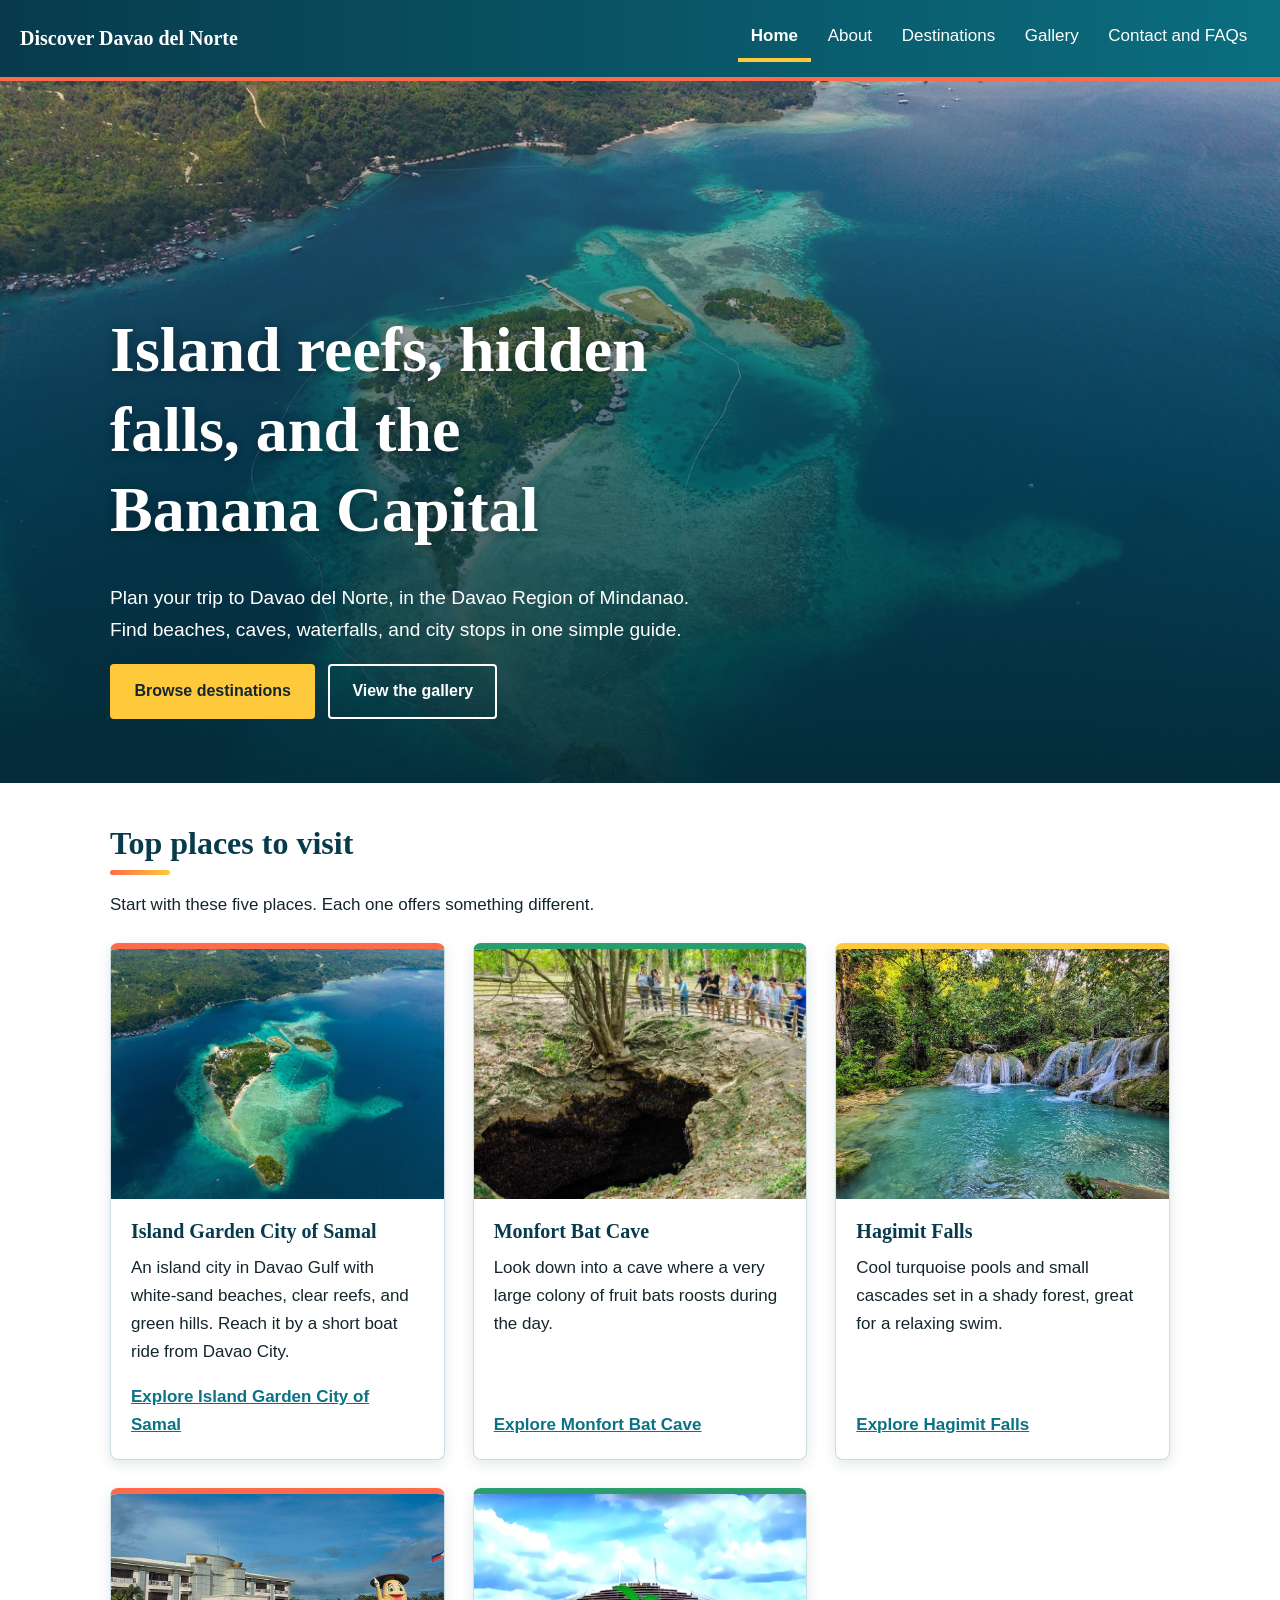
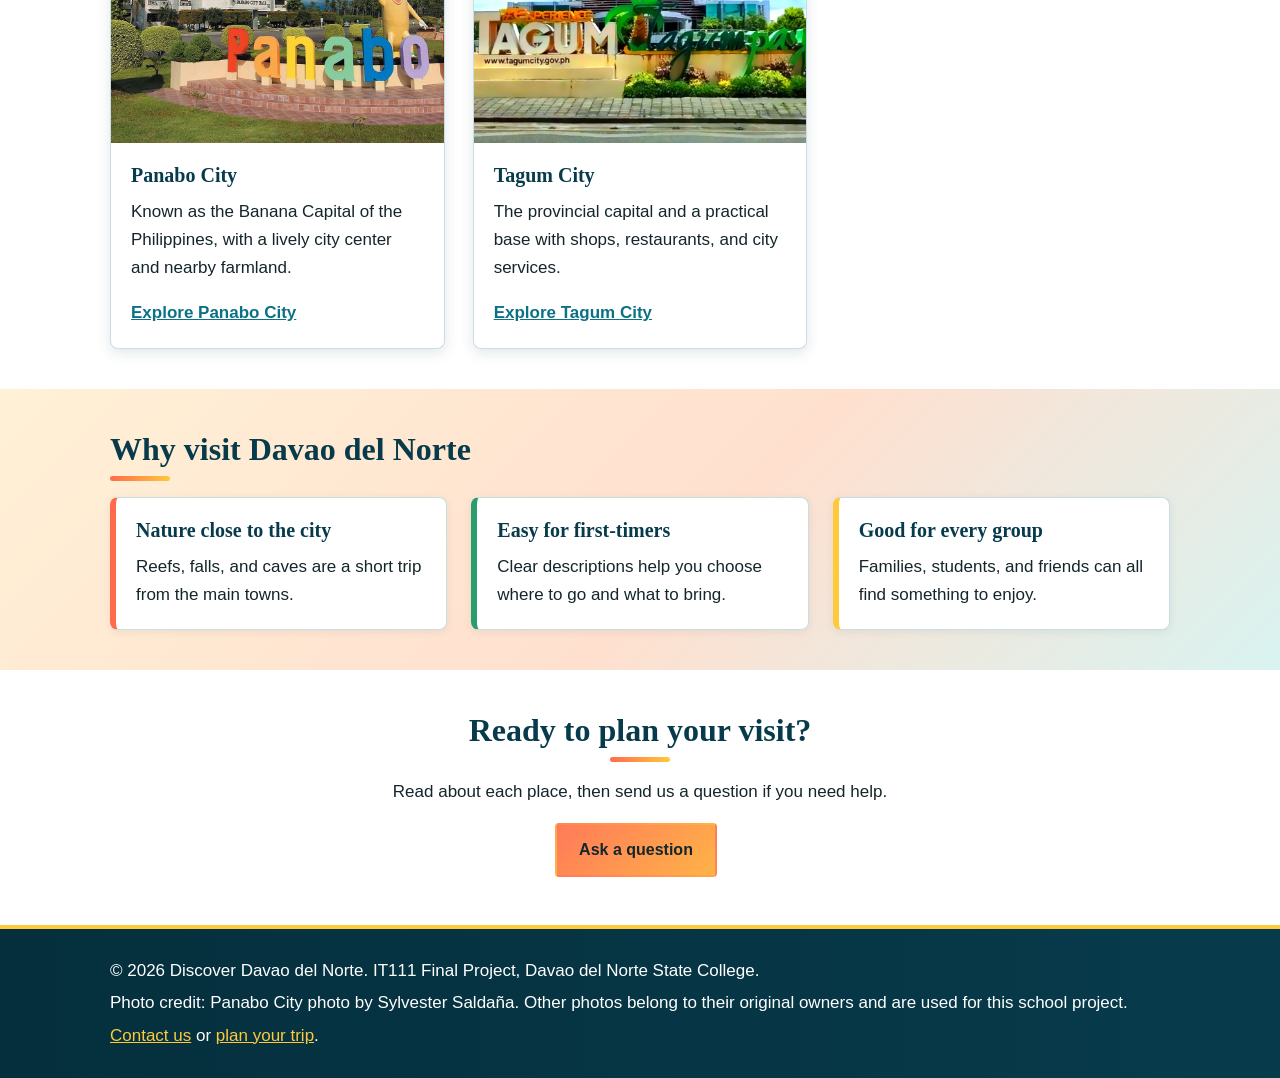
==== index.html @ 27121704 "Add files via upload" ====
<!DOCTYPE html>
<html lang="en">
<head>
<meta charset="UTF-8">
<meta name="viewport" content="width=device-width, initial-scale=1">
<meta name="description" content="Beaches, waterfalls, caves, and city sights in Davao del Norte, Philippines.">
<title>Home | Discover Davao del Norte</title>
<link rel="icon" href="images/logo.svg" type="image/svg+xml">
<link rel="stylesheet" href="css/style.css">
</head>
<body>
<a class="skip-link" href="#main">Skip to main content</a>
<header class="site-header">
<a class="brand" href="index.html">Discover Davao del Norte</a>
<nav aria-label="Main navigation"><ul><li><a href="index.html" aria-current="page">Home</a></li><li><a href="about.html">About</a></li><li><a href="destinations.html">Destinations</a></li><li><a href="gallery.html">Gallery</a></li><li><a href="contact.html">Contact and FAQs</a></li></ul></nav>
</header>
<main id="main">
<section class="hero">
<img src="images/samal.jpg" width="1600" height="1198" alt="Aerial view of a small green island with white beaches and turquoise reefs in Davao Gulf, Island Garden City of Samal" fetchpriority="high">
<div class="hero-text wrap">
<h1>Island reefs, hidden falls, and the Banana Capital</h1>
<p>Plan your trip to Davao del Norte, in the Davao Region of Mindanao. Find beaches, caves, waterfalls, and city stops in one simple guide.</p>
<a class="btn alt" href="destinations.html">Browse destinations</a>
<a class="btn light" href="gallery.html">View the gallery</a>
</div>
</section>
<section class="wrap">
<h2>Top places to visit</h2>
<p>Start with these five places. Each one offers something different.</p>
<div class="cards"><article class="place-card"><img src="images/samal.jpg" width="1600" height="1198" alt="Aerial view of a small green island with white beaches and turquoise reefs in Davao Gulf, Island Garden City of Samal" loading="lazy"><div class="place-body"><h3>Island Garden City of Samal</h3><p>An island city in Davao Gulf with white-sand beaches, clear reefs, and green hills. Reach it by a short boat ride from Davao City.</p><a href="destinations.html#samal">Explore Island Garden City of Samal</a></div></article><article class="place-card"><img src="images/monfort-bat-cave.jpg" width="800" height="530" alt="Visitors at a wooden railing looking into the Monfort Bat Cave opening, where bats cling to the walls" loading="lazy"><div class="place-body"><h3>Monfort Bat Cave</h3><p>Look down into a cave where a very large colony of fruit bats roosts during the day.</p><a href="destinations.html#monfort">Explore Monfort Bat Cave</a></div></article><article class="place-card"><img src="images/hagimit-falls.jpg" width="1000" height="1248" alt="Clear turquoise pool fed by small waterfalls in a green forest at Hagimit Falls" loading="lazy"><div class="place-body"><h3>Hagimit Falls</h3><p>Cool turquoise pools and small cascades set in a shady forest, great for a relaxing swim.</p><a href="destinations.html#hagimit">Explore Hagimit Falls</a></div></article><article class="place-card"><img src="images/panabo.jpg" width="1600" height="719" alt="Panabo City Hall behind a colorful Panabo City sign and a banana mascot statue" loading="lazy"><div class="place-body"><h3>Panabo City</h3><p>Known as the Banana Capital of the Philippines, with a lively city center and nearby farmland.</p><a href="destinations.html#panabo">Explore Panabo City</a></div></article><article class="place-card"><img src="images/tagum-city.jpg" width="1235" height="727" alt="Colorful Tagum city sign with the word Tagumpay in front of a large building under a blue sky" loading="lazy"><div class="place-body"><h3>Tagum City</h3><p>The provincial capital and a practical base with shops, restaurants, and city services.</p><a href="destinations.html#tagum">Explore Tagum City</a></div></article></div>
</section>
<section class="band">
<div class="wrap">
<h2>Why visit Davao del Norte</h2>
<div class="grid">
<div class="card"><h3>Nature close to the city</h3><p>Reefs, falls, and caves are a short trip from the main towns.</p></div>
<div class="card"><h3>Easy for first-timers</h3><p>Clear descriptions help you choose where to go and what to bring.</p></div>
<div class="card"><h3>Good for every group</h3><p>Families, students, and friends can all find something to enjoy.</p></div>
</div>
</div>
</section>
<section class="wrap cta">
<h2>Ready to plan your visit?</h2>
<p>Read about each place, then send us a question if you need help.</p>
<a class="btn" href="contact.html">Ask a question</a>
</section>
</main>
<footer class="site-footer">
<div class="wrap">
<p>&copy; 2026 Discover Davao del Norte. IT111 Final Project, Davao del Norte State College.</p>
<p>Photo credit: Panabo City photo by Sylvester Salda&ntilde;a. Other photos belong to their original owners and are used for this school project.</p>
<p><a href="contact.html">Contact us</a> or <a href="destinations.html">plan your trip</a>.</p>
</div>
</footer>
</body>
</html>
---- css/style.css ----
:root{--navy:#073b4c;--sea:#0b7285;--sand:#fff1d6;--banana:#ffc93c;--mist:#e6f6f6;--ink:#14262b;--line:#c9dde2;--coral:#ff6b4a;--leaf:#2a9d6f}
*,*::before,*::after{box-sizing:border-box}
html{scroll-behavior:smooth}
body{margin:0;font:1.0625rem/1.65 "Segoe UI",Roboto,Helvetica,Arial,sans-serif;color:var(--ink);background:#fff}
h1,h2,h3{font-family:Georgia,"Palatino Linotype",serif;line-height:1.25;color:var(--navy);margin:0 0 .5em}
h1{font-size:clamp(2rem,5vw,3.2rem)}h2{font-size:clamp(1.5rem,3.2vw,2rem)}h3{font-size:1.25rem}
p{margin:0 0 1em;max-width:70ch}
a{color:var(--sea)}a:hover{color:var(--navy)}
:focus-visible{outline:3px solid var(--banana);outline-offset:3px}
img{max-width:100%;height:auto;display:block}
.skip-link{position:absolute;left:-999px;top:0;background:var(--banana);color:var(--ink);padding:.6rem 1rem;z-index:10}
.skip-link:focus{left:0}
.site-header{background:var(--navy);color:#fff;display:flex;flex-wrap:wrap;align-items:center;justify-content:space-between;gap:.75rem 1.5rem;padding:.9rem 1.25rem}
.brand{font:700 1.25rem Georgia,serif;color:#fff;text-decoration:none}
.brand:hover{color:var(--banana)}
.site-header nav ul{display:flex;flex-wrap:wrap;gap:.25rem;list-style:none;margin:0;padding:0}
.site-header nav a{display:block;color:#fff;text-decoration:none;padding:.5rem .8rem;border-bottom:4px solid transparent}
.site-header nav a:hover{border-bottom-color:var(--sea)}
.site-header nav a[aria-current="page"]{border-bottom-color:var(--banana);font-weight:700}
.wrap{max-width:1100px;margin:0 auto;padding:2.5rem 1.25rem}
.hero{background:var(--mist)}
.btn{display:inline-block;background:var(--navy);color:#fff;text-decoration:none;font-weight:700;padding:.75rem 1.4rem;border:2px solid var(--navy);border-radius:4px;margin:0 .5rem .5rem 0;font-size:1rem;cursor:pointer}
.btn:hover{background:#fff;color:var(--navy)}
.btn.alt{background:var(--banana);border-color:var(--banana);color:var(--ink)}
.btn.alt:hover{background:#fff;border-color:var(--navy)}
.grid{display:grid;grid-template-columns:repeat(auto-fit,minmax(250px,1fr));gap:1.5rem}
.card{border:1px solid var(--line);border-left:6px solid var(--sea);padding:1.25rem;background:#fff}
.card p{margin:0}
.band{background:var(--sand)}
.table-scroll{overflow-x:auto}
table{border-collapse:collapse;width:100%;min-width:520px;background:#fff}
caption{text-align:left;font-weight:700;padding-bottom:.5rem}
th,td{border:1px solid var(--line);padding:.7rem .9rem;text-align:left;vertical-align:top}
thead th{background:var(--navy);color:#fff}
tbody tr:nth-child(even){background:var(--mist)}
figure{margin:0;border:1px solid var(--line);background:#fff}
figcaption{padding:.8rem 1rem}
.split{display:grid;grid-template-columns:2fr 1fr;gap:2rem}
details{border:1px solid var(--line);padding:.8rem 1rem;margin-bottom:.75rem}
details p{margin:.5rem 0 0}
summary{cursor:pointer;font-weight:700;color:var(--navy)}
details[open]{background:var(--mist)}
label{display:block;font-weight:700;margin:1rem 0 .3rem}
input,select,textarea{width:100%;font:inherit;padding:.65rem;border:2px solid #5d7b84;border-radius:4px;background:#fff;color:var(--ink)}
.note{border-left:6px solid var(--banana);background:var(--sand);padding:.8rem 1rem;align-self:start}
.site-footer{background:var(--navy);color:#fff}
.site-footer .wrap{padding:1.5rem 1.25rem}
.site-footer p{margin:.25rem 0;max-width:none}
.site-footer a{color:var(--banana)}
@media (max-width:900px){.split{grid-template-columns:1fr}}
@media (max-width:600px){body{font-size:1rem}.wrap{padding:1.75rem 1rem}.site-header{flex-direction:column;align-items:flex-start}.site-header nav a{padding:.55rem .6rem}.btn{display:block;text-align:center;margin-right:0}}
@media (prefers-reduced-motion:reduce){html{scroll-behavior:auto}}
/* v2 visual upgrade */
.site-header{position:sticky;top:0;z-index:20}
[id]{scroll-margin-top:5rem}
.hero{position:relative;background:var(--navy);color:#fff;min-height:78vh;display:flex;align-items:flex-end;overflow:hidden}
.hero>img{position:absolute;inset:0;width:100%;height:100%;object-fit:cover}
.hero::after{content:"";position:absolute;inset:0;background:linear-gradient(to top,rgba(6,35,44,.92) 0%,rgba(6,35,44,.65) 45%,rgba(6,35,44,.15) 100%)}
.hero .hero-text{position:relative;z-index:2;display:block;width:100%;padding-top:4rem;padding-bottom:3.5rem}
.hero h1{color:#fff;max-width:18ch;font-size:clamp(2.2rem,6vw,4rem)}
.hero p{font-size:1.2rem;max-width:56ch}
.btn.light{background:transparent;color:#fff;border-color:#fff}
.btn.light:hover{background:#fff;color:var(--navy)}
.cards{display:grid;grid-template-columns:repeat(auto-fit,minmax(290px,1fr));gap:1.75rem;margin-top:1.5rem}
.place-card{border:1px solid var(--line);background:#fff;display:flex;flex-direction:column;overflow:hidden;border-radius:8px}
.place-card img{width:100%;aspect-ratio:4/3;object-fit:cover}
.place-body{padding:1.25rem;display:flex;flex-direction:column;flex:1}
.place-body p{flex:1}
.place-body a{font-weight:700}
.feature{display:grid;grid-template-columns:1.1fr 1fr;gap:2.5rem;align-items:center;margin:2.5rem 0}
.feature:nth-of-type(even) figure{order:2}
.feature figure{border-radius:8px;overflow:hidden}
.feature img{width:100%;max-height:480px;object-fit:cover}
.gallery{display:grid;grid-template-columns:repeat(auto-fit,minmax(280px,1fr));gap:1.5rem;margin-top:1.5rem}
.gallery figure{border-radius:8px;overflow:hidden}
.gallery img{width:100%;height:280px;object-fit:cover}
.gallery figure:first-child{grid-column:1/-1}
.gallery figure:first-child img{height:420px}
.cta{text-align:center}.cta p{margin-left:auto;margin-right:auto}
@media (max-width:900px){.feature{grid-template-columns:1fr;gap:1rem}.feature:nth-of-type(even) figure{order:0}}
@media (max-width:600px){.hero{min-height:70vh}.gallery img,.gallery figure:first-child img{height:220px}}

/* v3 colorful theme */
:focus-visible{outline-color:#d94a2b}
.site-header :focus-visible,.hero :focus-visible,.site-footer :focus-visible{outline-color:var(--banana)}
.site-header{background:linear-gradient(90deg,#073b4c,#0b6e7f);border-bottom:4px solid var(--coral)}
.brand:hover{color:var(--banana)}
.hero::after{background:linear-gradient(to top,rgba(4,43,56,.93) 0%,rgba(7,59,76,.66) 45%,rgba(255,107,74,.14) 100%)}
.hero h1{text-shadow:0 2px 12px rgba(0,0,0,.35)}
h2::after{content:"";display:block;width:60px;height:5px;margin-top:.45rem;border-radius:3px;background:linear-gradient(90deg,var(--coral),var(--banana))}
.cta h2::after{margin-left:auto;margin-right:auto}
.btn{background:linear-gradient(135deg,#ff7a59,#ffb347);color:var(--ink);border-color:transparent}
.btn:hover{background:var(--navy);color:#fff;border-color:var(--navy)}
.btn.alt{background:var(--banana);color:var(--ink)}
.btn.alt:hover{background:#fff;color:var(--navy);border-color:#fff}
.band{background:linear-gradient(135deg,#fff1d6 0%,#ffe0cf 55%,#d9f3f1 100%)}
.card{border:1px solid var(--line);border-left-width:6px;border-radius:8px;box-shadow:0 2px 8px rgba(7,59,76,.08)}
.grid .card:nth-child(3n+1){border-left-color:var(--coral)}
.grid .card:nth-child(3n+2){border-left-color:var(--leaf)}
.grid .card:nth-child(3n+3){border-left-color:var(--banana)}
.place-card{border-top:6px solid var(--coral);box-shadow:0 4px 14px rgba(7,59,76,.12)}
.place-card:nth-child(3n+2){border-top-color:var(--leaf)}
.place-card:nth-child(3n+3){border-top-color:var(--banana)}
.place-card:hover{box-shadow:0 8px 22px rgba(7,59,76,.25)}
.place-body h3{color:var(--navy)}
.feature figure{box-shadow:10px 10px 0 var(--banana);border:0}
.feature:nth-of-type(even) figure{box-shadow:-10px 10px 0 var(--coral)}
.gallery figure{border:0;box-shadow:0 4px 14px rgba(7,59,76,.18)}
figcaption{font-weight:600;color:var(--navy)}
.note{background:linear-gradient(135deg,#fff1d6,#ffe3d1);border-left-color:var(--coral);border-radius:0 8px 8px 0}
thead th{background:linear-gradient(90deg,#073b4c,#0b6e7f)}
tbody tr:nth-child(even){background:#eaf7f6}
details{border-radius:8px;border-left:6px solid var(--leaf)}
.site-footer{background:linear-gradient(90deg,#052f3d,#073b4c);border-top:4px solid var(--banana)}
@media (max-width:900px){.feature figure,.feature:nth-of-type(even) figure{box-shadow:6px 6px 0 var(--banana)}}
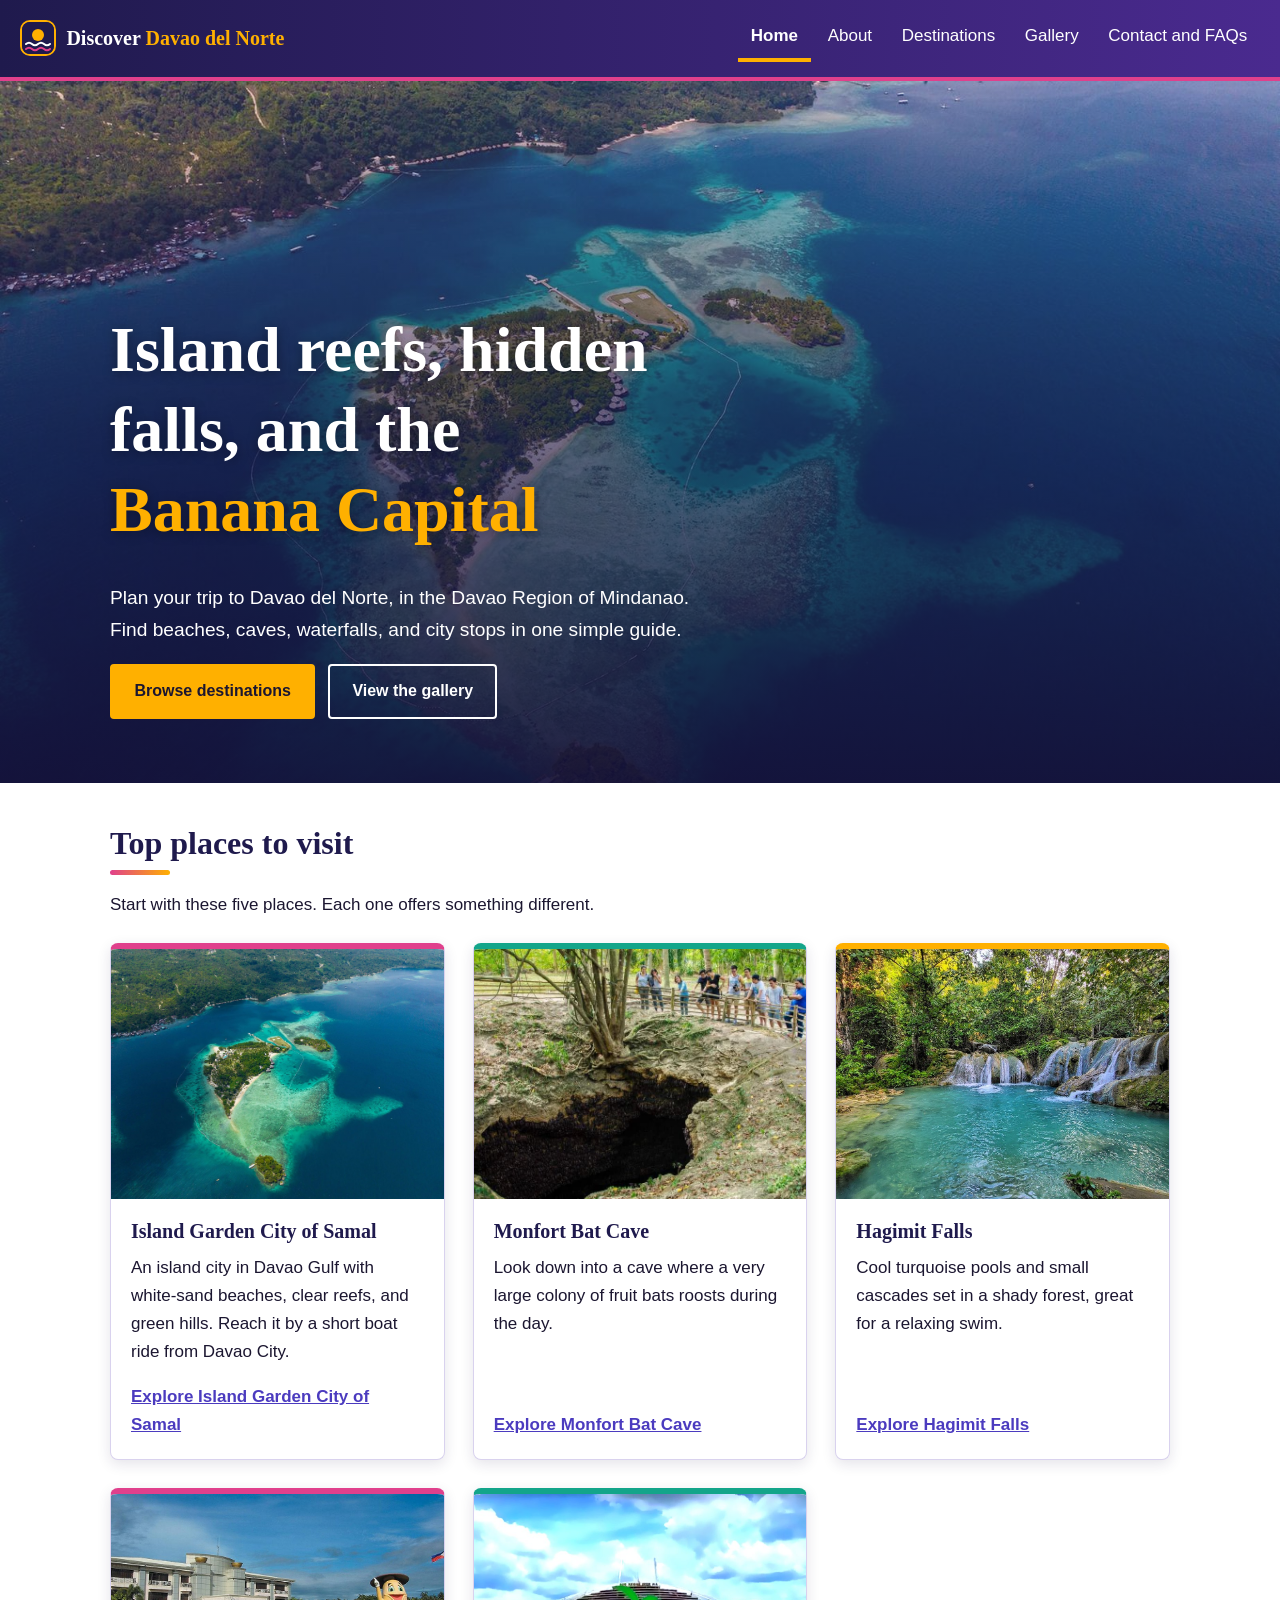
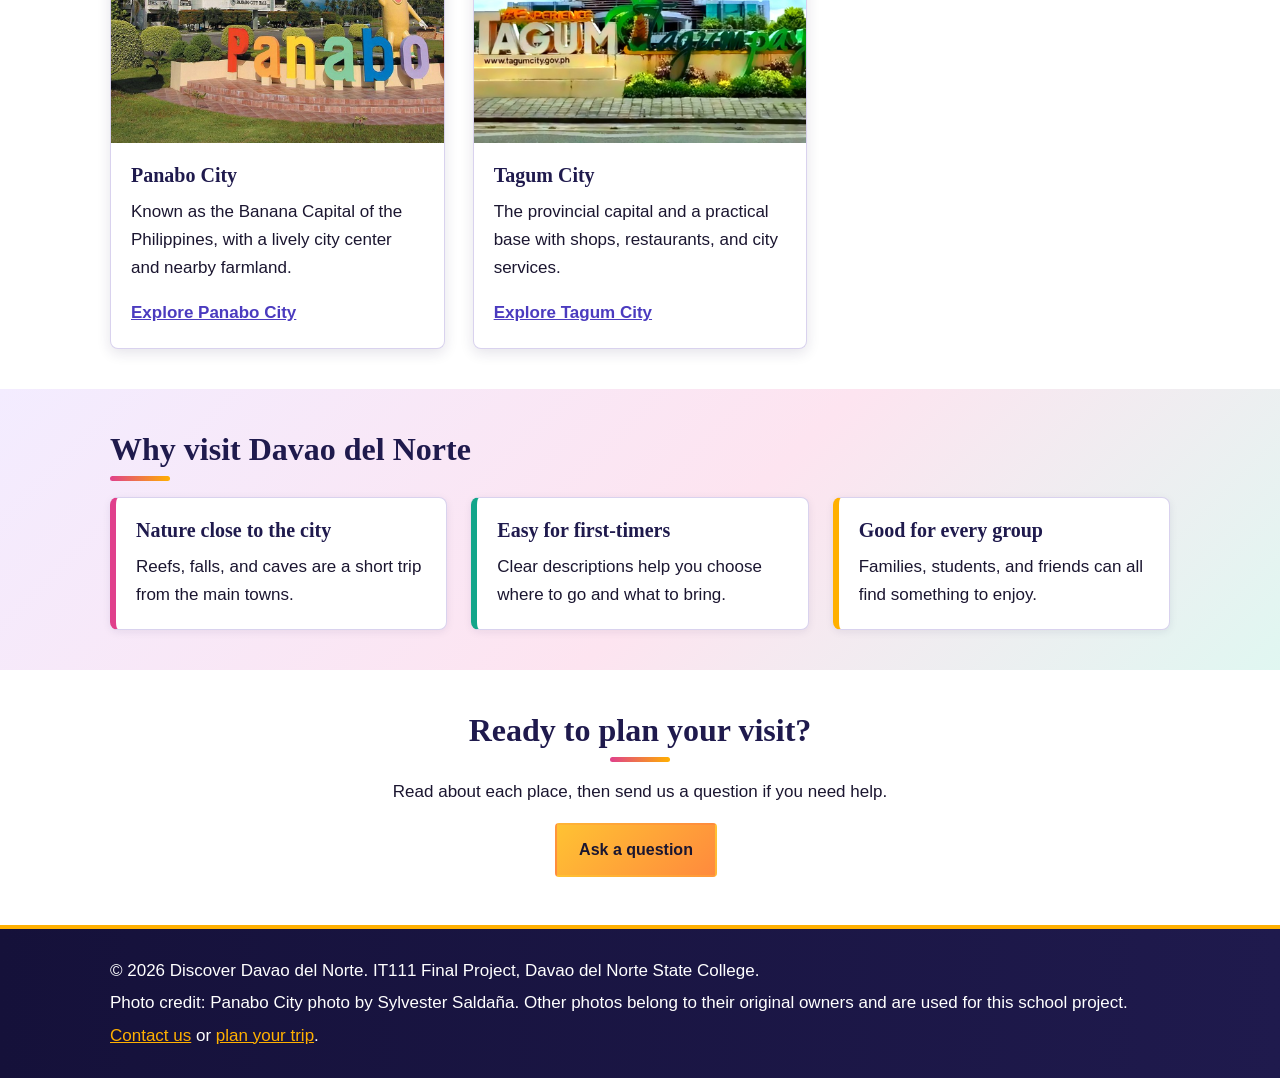
==== commit 745dceba: "Add files via upload" ====
--- a/index.html
+++ b/index.html
@@ -11,14 +11,14 @@
 <body>
 <a class="skip-link" href="#main">Skip to main content</a>
 <header class="site-header">
-<a class="brand" href="index.html">Discover Davao del Norte</a>
+<a class="brand" href="index.html"><img src="images/logo.svg" width="36" height="36" alt=""><span>Discover <b>Davao del Norte</b></span></a>
 <nav aria-label="Main navigation"><ul><li><a href="index.html" aria-current="page">Home</a></li><li><a href="about.html">About</a></li><li><a href="destinations.html">Destinations</a></li><li><a href="gallery.html">Gallery</a></li><li><a href="contact.html">Contact and FAQs</a></li></ul></nav>
 </header>
 <main id="main">
 <section class="hero">
 <img src="images/samal.jpg" width="1600" height="1198" alt="Aerial view of a small green island with white beaches and turquoise reefs in Davao Gulf, Island Garden City of Samal" fetchpriority="high">
 <div class="hero-text wrap">
-<h1>Island reefs, hidden falls, and the Banana Capital</h1>
+<h1>Island reefs, hidden falls, and the <span class="hl">Banana Capital</span></h1>
 <p>Plan your trip to Davao del Norte, in the Davao Region of Mindanao. Find beaches, caves, waterfalls, and city stops in one simple guide.</p>
 <a class="btn alt" href="destinations.html">Browse destinations</a>
 <a class="btn light" href="gallery.html">View the gallery</a>
--- a/css/style.css
+++ b/css/style.css
@@ -1,4 +1,4 @@
-:root{--navy:#073b4c;--sea:#0b7285;--sand:#fff1d6;--banana:#ffc93c;--mist:#e6f6f6;--ink:#14262b;--line:#c9dde2;--coral:#ff6b4a;--leaf:#2a9d6f}
+:root{--navy:#1f1a4d;--sea:#4b3bbf;--sand:#f3ecff;--banana:#ffb000;--mist:#f1ecff;--ink:#1b1630;--line:#d9d2ee;--coral:#e0408c;--leaf:#13a58a}
 *,*::before,*::after{box-sizing:border-box}
 html{scroll-behavior:smooth}
 body{margin:0;font:1.0625rem/1.65 "Segoe UI",Roboto,Helvetica,Arial,sans-serif;color:var(--ink);background:#fff}
@@ -55,7 +55,7 @@
 [id]{scroll-margin-top:5rem}
 .hero{position:relative;background:var(--navy);color:#fff;min-height:78vh;display:flex;align-items:flex-end;overflow:hidden}
 .hero>img{position:absolute;inset:0;width:100%;height:100%;object-fit:cover}
-.hero::after{content:"";position:absolute;inset:0;background:linear-gradient(to top,rgba(6,35,44,.92) 0%,rgba(6,35,44,.65) 45%,rgba(6,35,44,.15) 100%)}
+.hero::after{content:"";position:absolute;inset:0;background:linear-gradient(to top,rgba(21,17,58,.92) 0%,rgba(21,17,58,.65) 45%,rgba(21,17,58,.15) 100%)}
 .hero .hero-text{position:relative;z-index:2;display:block;width:100%;padding-top:4rem;padding-bottom:3.5rem}
 .hero h1{color:#fff;max-width:18ch;font-size:clamp(2.2rem,6vw,4rem)}
 .hero p{font-size:1.2rem;max-width:56ch}
@@ -81,35 +81,42 @@
 @media (max-width:600px){.hero{min-height:70vh}.gallery img,.gallery figure:first-child img{height:220px}}
 
 /* v3 colorful theme */
-:focus-visible{outline-color:#d94a2b}
+:focus-visible{outline-color:#b0236a}
 .site-header :focus-visible,.hero :focus-visible,.site-footer :focus-visible{outline-color:var(--banana)}
-.site-header{background:linear-gradient(90deg,#073b4c,#0b6e7f);border-bottom:4px solid var(--coral)}
+.site-header{background:linear-gradient(90deg,#1f1a4d,#4a2a8f);border-bottom:4px solid var(--coral)}
 .brand:hover{color:var(--banana)}
-.hero::after{background:linear-gradient(to top,rgba(4,43,56,.93) 0%,rgba(7,59,76,.66) 45%,rgba(255,107,74,.14) 100%)}
+.hero::after{background:linear-gradient(to top,rgba(21,17,58,.93) 0%,rgba(31,26,77,.66) 45%,rgba(224,64,140,.16) 100%)}
 .hero h1{text-shadow:0 2px 12px rgba(0,0,0,.35)}
 h2::after{content:"";display:block;width:60px;height:5px;margin-top:.45rem;border-radius:3px;background:linear-gradient(90deg,var(--coral),var(--banana))}
 .cta h2::after{margin-left:auto;margin-right:auto}
-.btn{background:linear-gradient(135deg,#ff7a59,#ffb347);color:var(--ink);border-color:transparent}
+.btn{background:linear-gradient(135deg,#ffc233,#ff8a3d);color:var(--ink);border-color:transparent}
 .btn:hover{background:var(--navy);color:#fff;border-color:var(--navy)}
 .btn.alt{background:var(--banana);color:var(--ink)}
 .btn.alt:hover{background:#fff;color:var(--navy);border-color:#fff}
-.band{background:linear-gradient(135deg,#fff1d6 0%,#ffe0cf 55%,#d9f3f1 100%)}
-.card{border:1px solid var(--line);border-left-width:6px;border-radius:8px;box-shadow:0 2px 8px rgba(7,59,76,.08)}
+.band{background:linear-gradient(135deg,#f3ecff 0%,#fde4f0 55%,#e0f7f1 100%)}
+.card{border:1px solid var(--line);border-left-width:6px;border-radius:8px;box-shadow:0 2px 8px rgba(31,26,77,.08)}
 .grid .card:nth-child(3n+1){border-left-color:var(--coral)}
 .grid .card:nth-child(3n+2){border-left-color:var(--leaf)}
 .grid .card:nth-child(3n+3){border-left-color:var(--banana)}
-.place-card{border-top:6px solid var(--coral);box-shadow:0 4px 14px rgba(7,59,76,.12)}
+.place-card{border-top:6px solid var(--coral);box-shadow:0 4px 14px rgba(31,26,77,.12)}
 .place-card:nth-child(3n+2){border-top-color:var(--leaf)}
 .place-card:nth-child(3n+3){border-top-color:var(--banana)}
-.place-card:hover{box-shadow:0 8px 22px rgba(7,59,76,.25)}
+.place-card:hover{box-shadow:0 8px 22px rgba(31,26,77,.25)}
 .place-body h3{color:var(--navy)}
 .feature figure{box-shadow:10px 10px 0 var(--banana);border:0}
 .feature:nth-of-type(even) figure{box-shadow:-10px 10px 0 var(--coral)}
-.gallery figure{border:0;box-shadow:0 4px 14px rgba(7,59,76,.18)}
+.gallery figure{border:0;box-shadow:0 4px 14px rgba(31,26,77,.18)}
 figcaption{font-weight:600;color:var(--navy)}
-.note{background:linear-gradient(135deg,#fff1d6,#ffe3d1);border-left-color:var(--coral);border-radius:0 8px 8px 0}
-thead th{background:linear-gradient(90deg,#073b4c,#0b6e7f)}
-tbody tr:nth-child(even){background:#eaf7f6}
+.note{background:linear-gradient(135deg,#f3ecff,#fde4f0);border-left-color:var(--coral);border-radius:0 8px 8px 0}
+thead th{background:linear-gradient(90deg,#1f1a4d,#4a2a8f)}
+tbody tr:nth-child(even){background:#f1ecff}
 details{border-radius:8px;border-left:6px solid var(--leaf)}
-.site-footer{background:linear-gradient(90deg,#052f3d,#073b4c);border-top:4px solid var(--banana)}
+.site-footer{background:linear-gradient(90deg,#15113a,#1f1a4d);border-top:4px solid var(--banana)}
 @media (max-width:900px){.feature figure,.feature:nth-of-type(even) figure{box-shadow:6px 6px 0 var(--banana)}}
+
+/* v4 unique identity */
+.brand{display:flex;align-items:center;gap:.65rem}
+.brand img{border-radius:10px;border:2px solid var(--banana)}
+.brand b{color:var(--banana)}
+.site-header nav a:hover{border-bottom-color:#ff8ac0}
+.hl{color:var(--banana)}
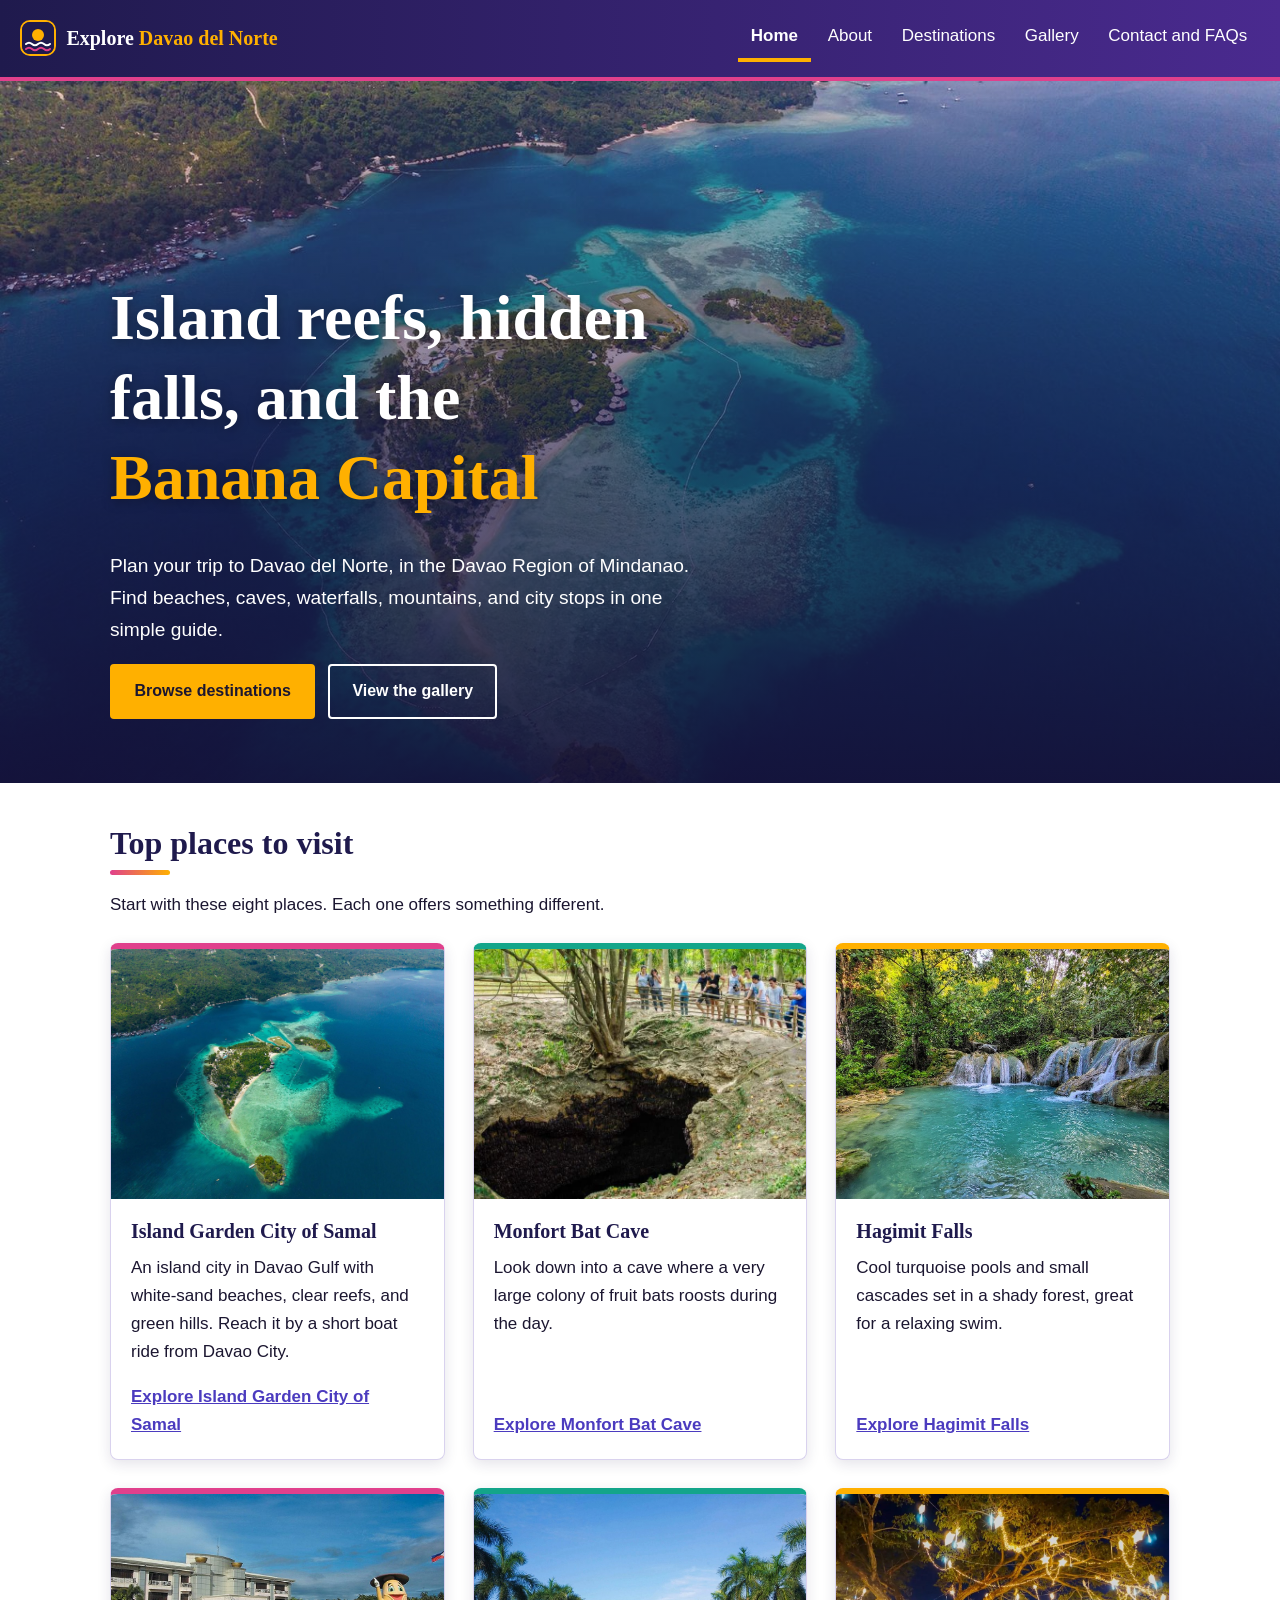
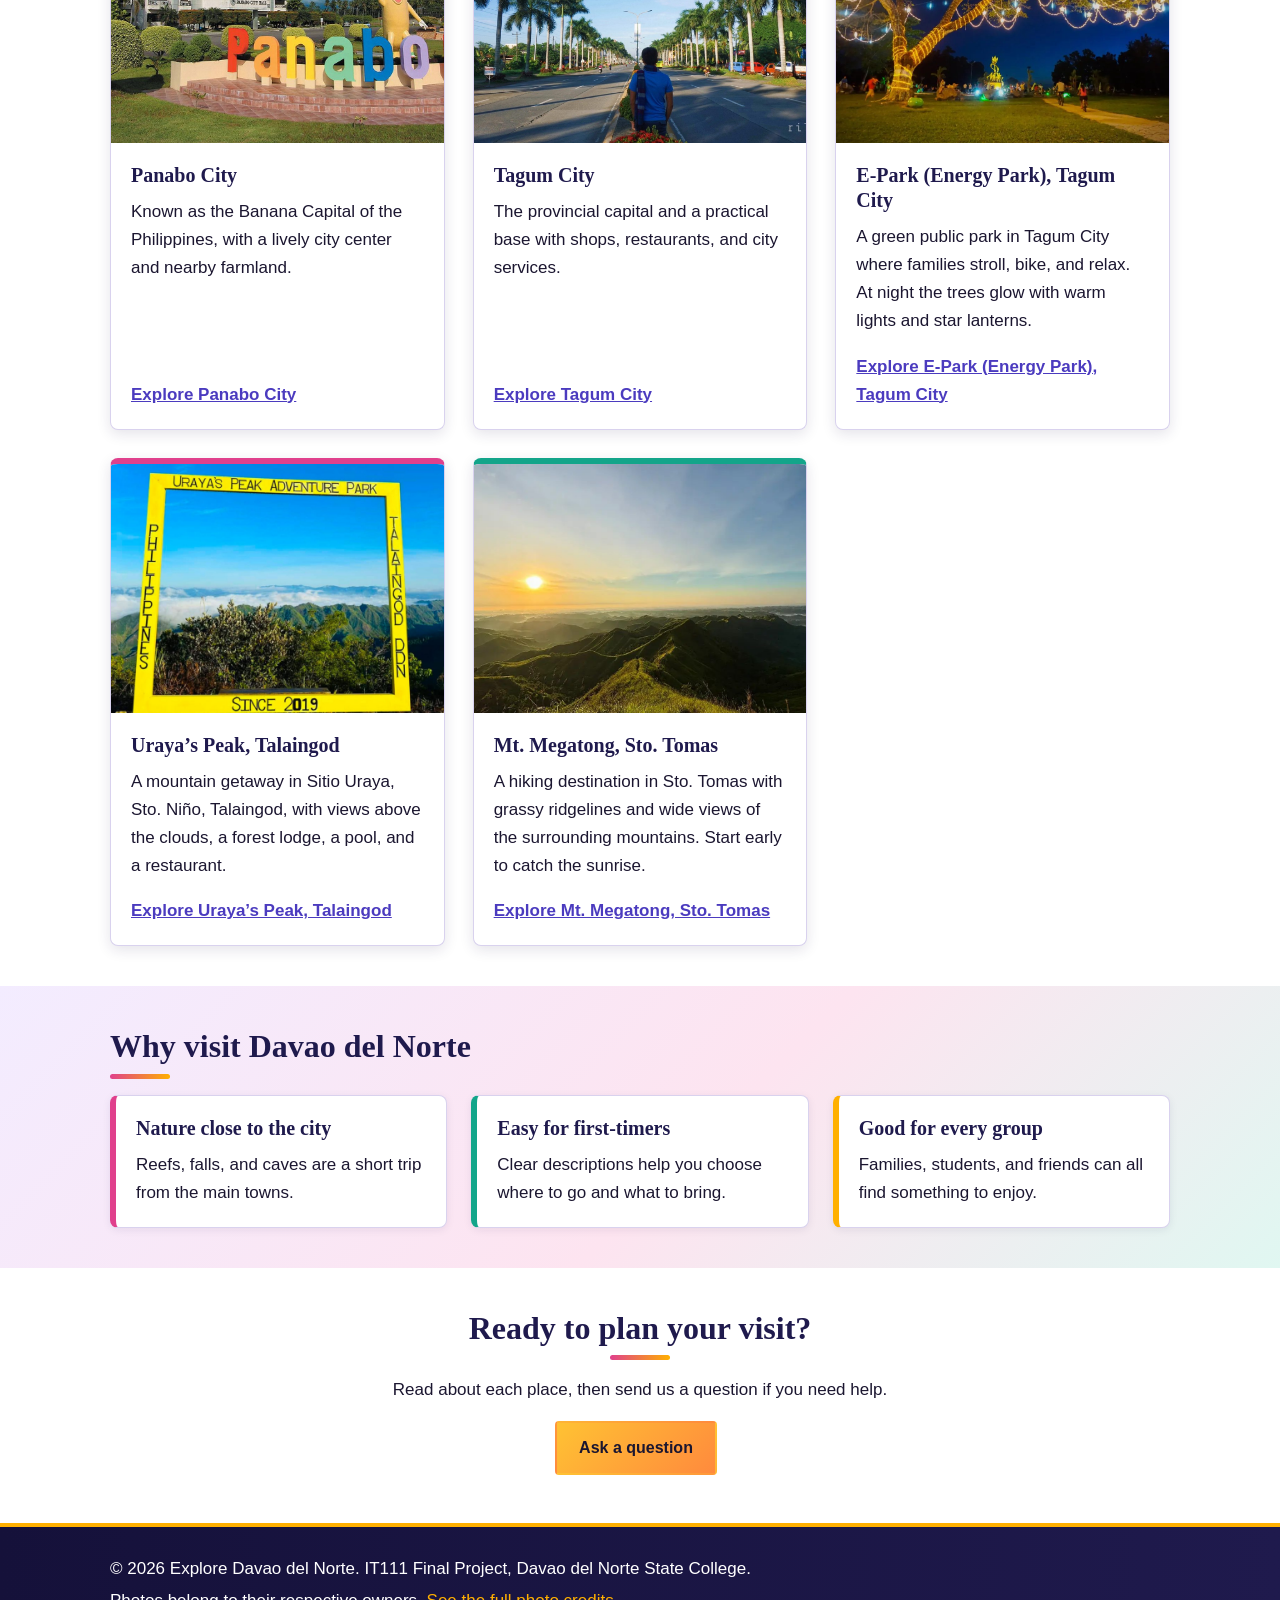
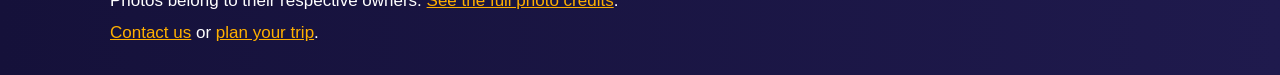
==== commit c6be7fa1: "Add files via upload" ====
--- a/index.html
+++ b/index.html
@@ -4,14 +4,14 @@
 <meta charset="UTF-8">
 <meta name="viewport" content="width=device-width, initial-scale=1">
 <meta name="description" content="Beaches, waterfalls, caves, and city sights in Davao del Norte, Philippines.">
-<title>Home | Discover Davao del Norte</title>
+<title>Home | Explore Davao del Norte</title>
 <link rel="icon" href="images/logo.svg" type="image/svg+xml">
 <link rel="stylesheet" href="css/style.css">
 </head>
 <body>
 <a class="skip-link" href="#main">Skip to main content</a>
 <header class="site-header">
-<a class="brand" href="index.html"><img src="images/logo.svg" width="36" height="36" alt=""><span>Discover <b>Davao del Norte</b></span></a>
+<a class="brand" href="index.html"><img src="images/logo.svg" width="36" height="36" alt=""><span>Explore <b>Davao del Norte</b></span></a>
 <nav aria-label="Main navigation"><ul><li><a href="index.html" aria-current="page">Home</a></li><li><a href="about.html">About</a></li><li><a href="destinations.html">Destinations</a></li><li><a href="gallery.html">Gallery</a></li><li><a href="contact.html">Contact and FAQs</a></li></ul></nav>
 </header>
 <main id="main">
@@ -19,15 +19,15 @@
 <img src="images/samal.jpg" width="1600" height="1198" alt="Aerial view of a small green island with white beaches and turquoise reefs in Davao Gulf, Island Garden City of Samal" fetchpriority="high">
 <div class="hero-text wrap">
 <h1>Island reefs, hidden falls, and the <span class="hl">Banana Capital</span></h1>
-<p>Plan your trip to Davao del Norte, in the Davao Region of Mindanao. Find beaches, caves, waterfalls, and city stops in one simple guide.</p>
+<p>Plan your trip to Davao del Norte, in the Davao Region of Mindanao. Find beaches, caves, waterfalls, mountains, and city stops in one simple guide.</p>
 <a class="btn alt" href="destinations.html">Browse destinations</a>
 <a class="btn light" href="gallery.html">View the gallery</a>
 </div>
 </section>
 <section class="wrap">
 <h2>Top places to visit</h2>
-<p>Start with these five places. Each one offers something different.</p>
-<div class="cards"><article class="place-card"><img src="images/samal.jpg" width="1600" height="1198" alt="Aerial view of a small green island with white beaches and turquoise reefs in Davao Gulf, Island Garden City of Samal" loading="lazy"><div class="place-body"><h3>Island Garden City of Samal</h3><p>An island city in Davao Gulf with white-sand beaches, clear reefs, and green hills. Reach it by a short boat ride from Davao City.</p><a href="destinations.html#samal">Explore Island Garden City of Samal</a></div></article><article class="place-card"><img src="images/monfort-bat-cave.jpg" width="800" height="530" alt="Visitors at a wooden railing looking into the Monfort Bat Cave opening, where bats cling to the walls" loading="lazy"><div class="place-body"><h3>Monfort Bat Cave</h3><p>Look down into a cave where a very large colony of fruit bats roosts during the day.</p><a href="destinations.html#monfort">Explore Monfort Bat Cave</a></div></article><article class="place-card"><img src="images/hagimit-falls.jpg" width="1000" height="1248" alt="Clear turquoise pool fed by small waterfalls in a green forest at Hagimit Falls" loading="lazy"><div class="place-body"><h3>Hagimit Falls</h3><p>Cool turquoise pools and small cascades set in a shady forest, great for a relaxing swim.</p><a href="destinations.html#hagimit">Explore Hagimit Falls</a></div></article><article class="place-card"><img src="images/panabo.jpg" width="1600" height="719" alt="Panabo City Hall behind a colorful Panabo City sign and a banana mascot statue" loading="lazy"><div class="place-body"><h3>Panabo City</h3><p>Known as the Banana Capital of the Philippines, with a lively city center and nearby farmland.</p><a href="destinations.html#panabo">Explore Panabo City</a></div></article><article class="place-card"><img src="images/tagum-city.jpg" width="1235" height="727" alt="Colorful Tagum city sign with the word Tagumpay in front of a large building under a blue sky" loading="lazy"><div class="place-body"><h3>Tagum City</h3><p>The provincial capital and a practical base with shops, restaurants, and city services.</p><a href="destinations.html#tagum">Explore Tagum City</a></div></article></div>
+<p>Start with these eight places. Each one offers something different.</p>
+<div class="cards"><article class="place-card"><img src="images/samal.jpg" width="1600" height="1198" alt="Aerial view of a small green island with white beaches and turquoise reefs in Davao Gulf, Island Garden City of Samal" loading="lazy"><div class="place-body"><h3>Island Garden City of Samal</h3><p>An island city in Davao Gulf with white-sand beaches, clear reefs, and green hills. Reach it by a short boat ride from Davao City.</p><a href="destinations.html#samal">Explore Island Garden City of Samal</a></div></article><article class="place-card"><img src="images/monfort-bat-cave.jpg" width="800" height="530" alt="Visitors at a wooden railing looking into the Monfort Bat Cave opening, where bats cling to the walls" loading="lazy"><div class="place-body"><h3>Monfort Bat Cave</h3><p>Look down into a cave where a very large colony of fruit bats roosts during the day.</p><a href="destinations.html#monfort">Explore Monfort Bat Cave</a></div></article><article class="place-card"><img src="images/hagimit-falls.jpg" width="1000" height="1248" alt="Clear turquoise pool fed by small waterfalls in a green forest at Hagimit Falls" loading="lazy"><div class="place-body"><h3>Hagimit Falls</h3><p>Cool turquoise pools and small cascades set in a shady forest, great for a relaxing swim.</p><a href="destinations.html#hagimit">Explore Hagimit Falls</a></div></article><article class="place-card"><img src="images/panabo.jpg" width="1600" height="719" alt="Panabo City Hall behind a colorful Panabo City sign and a banana mascot statue" loading="lazy"><div class="place-body"><h3>Panabo City</h3><p>Known as the Banana Capital of the Philippines, with a lively city center and nearby farmland.</p><a href="destinations.html#panabo">Explore Panabo City</a></div></article><article class="place-card"><img src="images/tagum-city.jpg" width="1600" height="912" alt="Man in a blue shirt standing on a road median, looking down a wide street lined with tall royal palm trees in Tagum City" loading="lazy"><div class="place-body"><h3>Tagum City</h3><p>The provincial capital and a practical base with shops, restaurants, and city services.</p><a href="destinations.html#tagum">Explore Tagum City</a></div></article><article class="place-card"><img src="images/e-park-night.jpg" width="1200" height="800" alt="Large tree wrapped in warm lights and hanging star lanterns at night in E-Park, with people walking and cycling" loading="lazy"><div class="place-body"><h3>E-Park (Energy Park), Tagum City</h3><p>A green public park in Tagum City where families stroll, bike, and relax. At night the trees glow with warm lights and star lanterns.</p><a href="destinations.html#epark">Explore E-Park (Energy Park), Tagum City</a></div></article><article class="place-card"><img src="images/urayas-peak-frame.jpg" width="1600" height="1266" alt="Large yellow frame reading Uraya's Peak Adventure Park, Talaingod, framing blue sky and green mountain ridges above a sea of clouds" loading="lazy"><div class="place-body"><h3>Uraya&rsquo;s Peak, Talaingod</h3><p>A mountain getaway in Sitio Uraya, Sto. Ni&ntilde;o, Talaingod, with views above the clouds, a forest lodge, a pool, and a restaurant.</p><a href="destinations.html#uraya">Explore Uraya&rsquo;s Peak, Talaingod</a></div></article><article class="place-card"><img src="images/mt-megatong.jpg" width="1080" height="700" alt="Sunrise over green grassy mountain ridges at Mt. Megatong, with soft mist in the valleys" loading="lazy"><div class="place-body"><h3>Mt. Megatong, Sto. Tomas</h3><p>A hiking destination in Sto. Tomas with grassy ridgelines and wide views of the surrounding mountains. Start early to catch the sunrise.</p><a href="destinations.html#megatong">Explore Mt. Megatong, Sto. Tomas</a></div></article></div>
 </section>
 <section class="band">
 <div class="wrap">
@@ -47,8 +47,8 @@
 </main>
 <footer class="site-footer">
 <div class="wrap">
-<p>&copy; 2026 Discover Davao del Norte. IT111 Final Project, Davao del Norte State College.</p>
-<p>Photo credit: Panabo City photo by Sylvester Salda&ntilde;a. Other photos belong to their original owners and are used for this school project.</p>
+<p>&copy; 2026 Explore Davao del Norte. IT111 Final Project, Davao del Norte State College.</p>
+<p>Photos belong to their respective owners. <a href="gallery.html#credits">See the full photo credits</a>.</p>
 <p><a href="contact.html">Contact us</a> or <a href="destinations.html">plan your trip</a>.</p>
 </div>
 </footer>
--- a/css/style.css
+++ b/css/style.css
@@ -120,3 +120,10 @@
 .brand b{color:var(--banana)}
 .site-header nav a:hover{border-bottom-color:#ff8ac0}
 .hl{color:var(--banana)}
+/* v5 extra feature media */
+.feature .strip{grid-column:1/-1;display:grid;grid-template-columns:repeat(2,1fr);gap:1.5rem}
+.feature .strip figure,.feature figure.inset{box-shadow:0 4px 14px rgba(31,26,77,.18);border:0}
+.feature .strip img{height:300px;max-height:none}
+.feature figure.inset{max-width:240px;margin-top:1rem}
+.feature figure.inset img{max-height:none;height:auto}
+@media (max-width:600px){.feature .strip{grid-template-columns:1fr}.feature .strip img{height:220px}}
